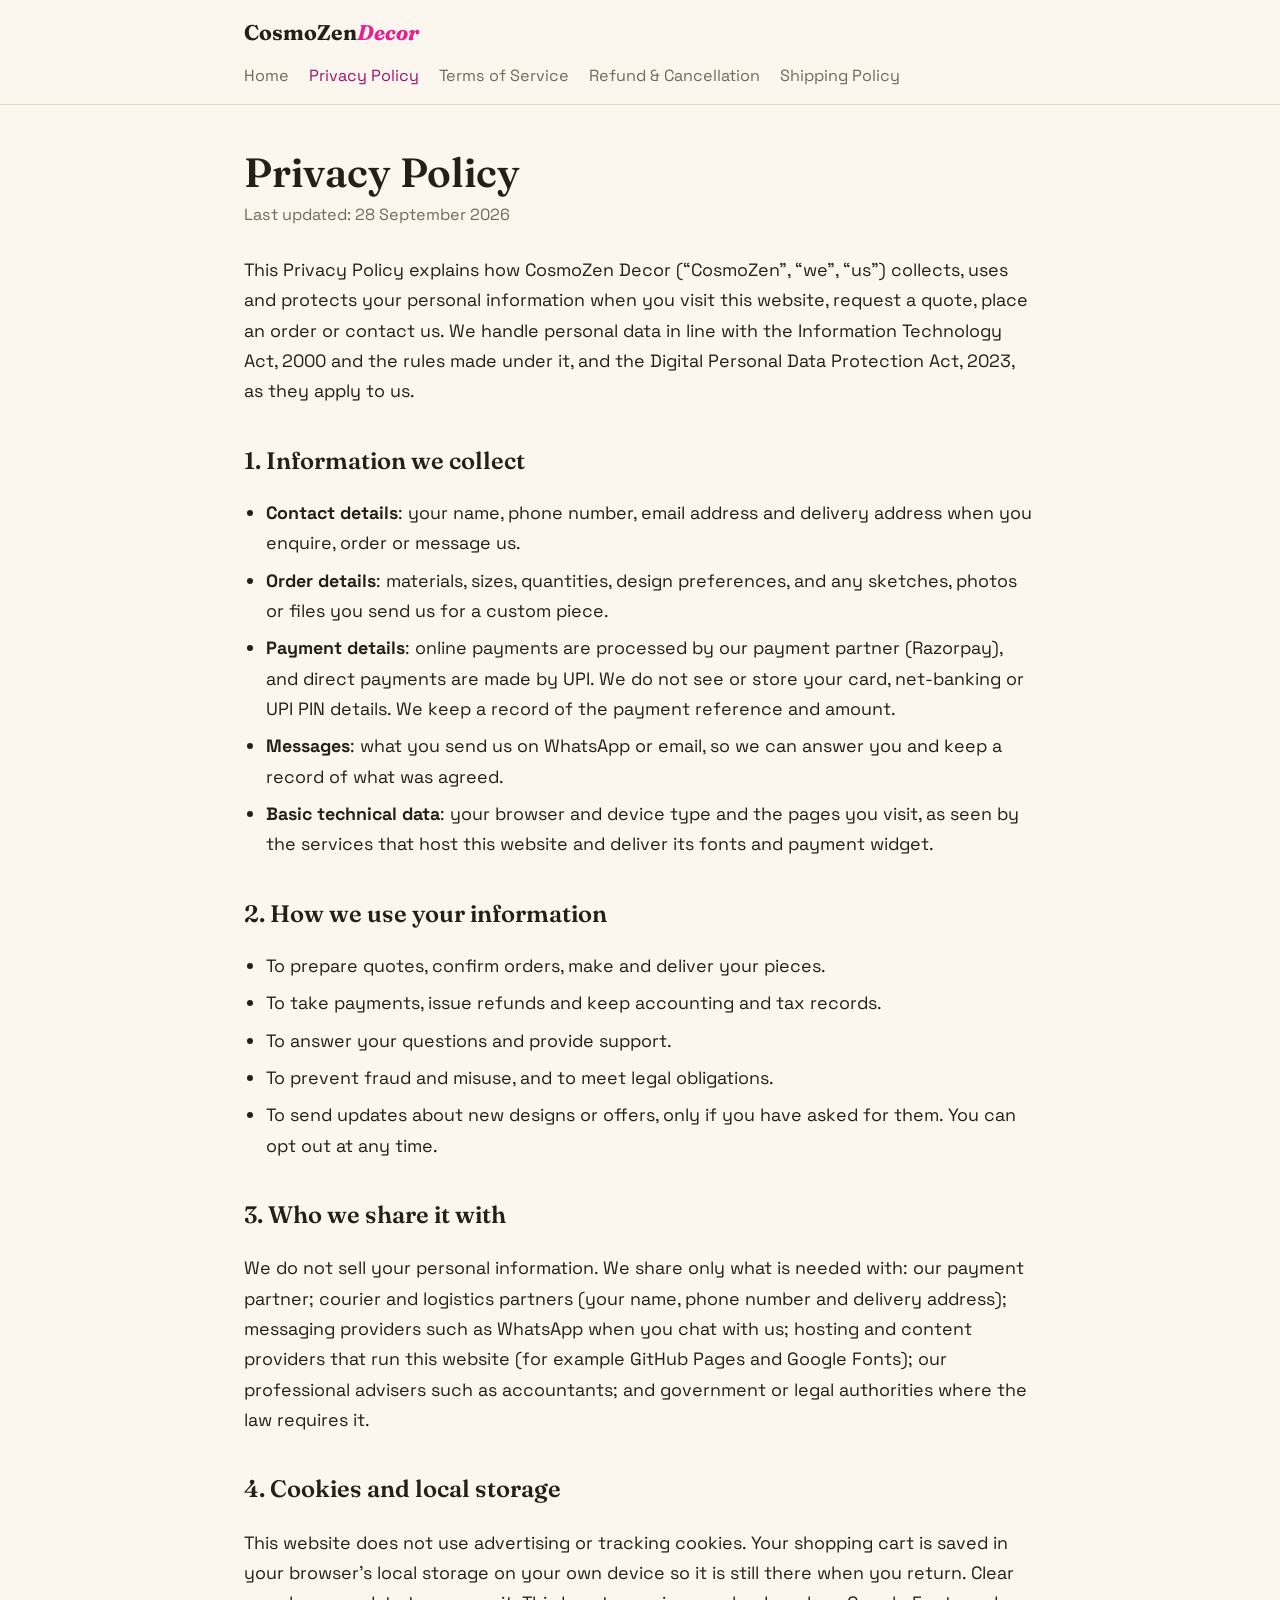
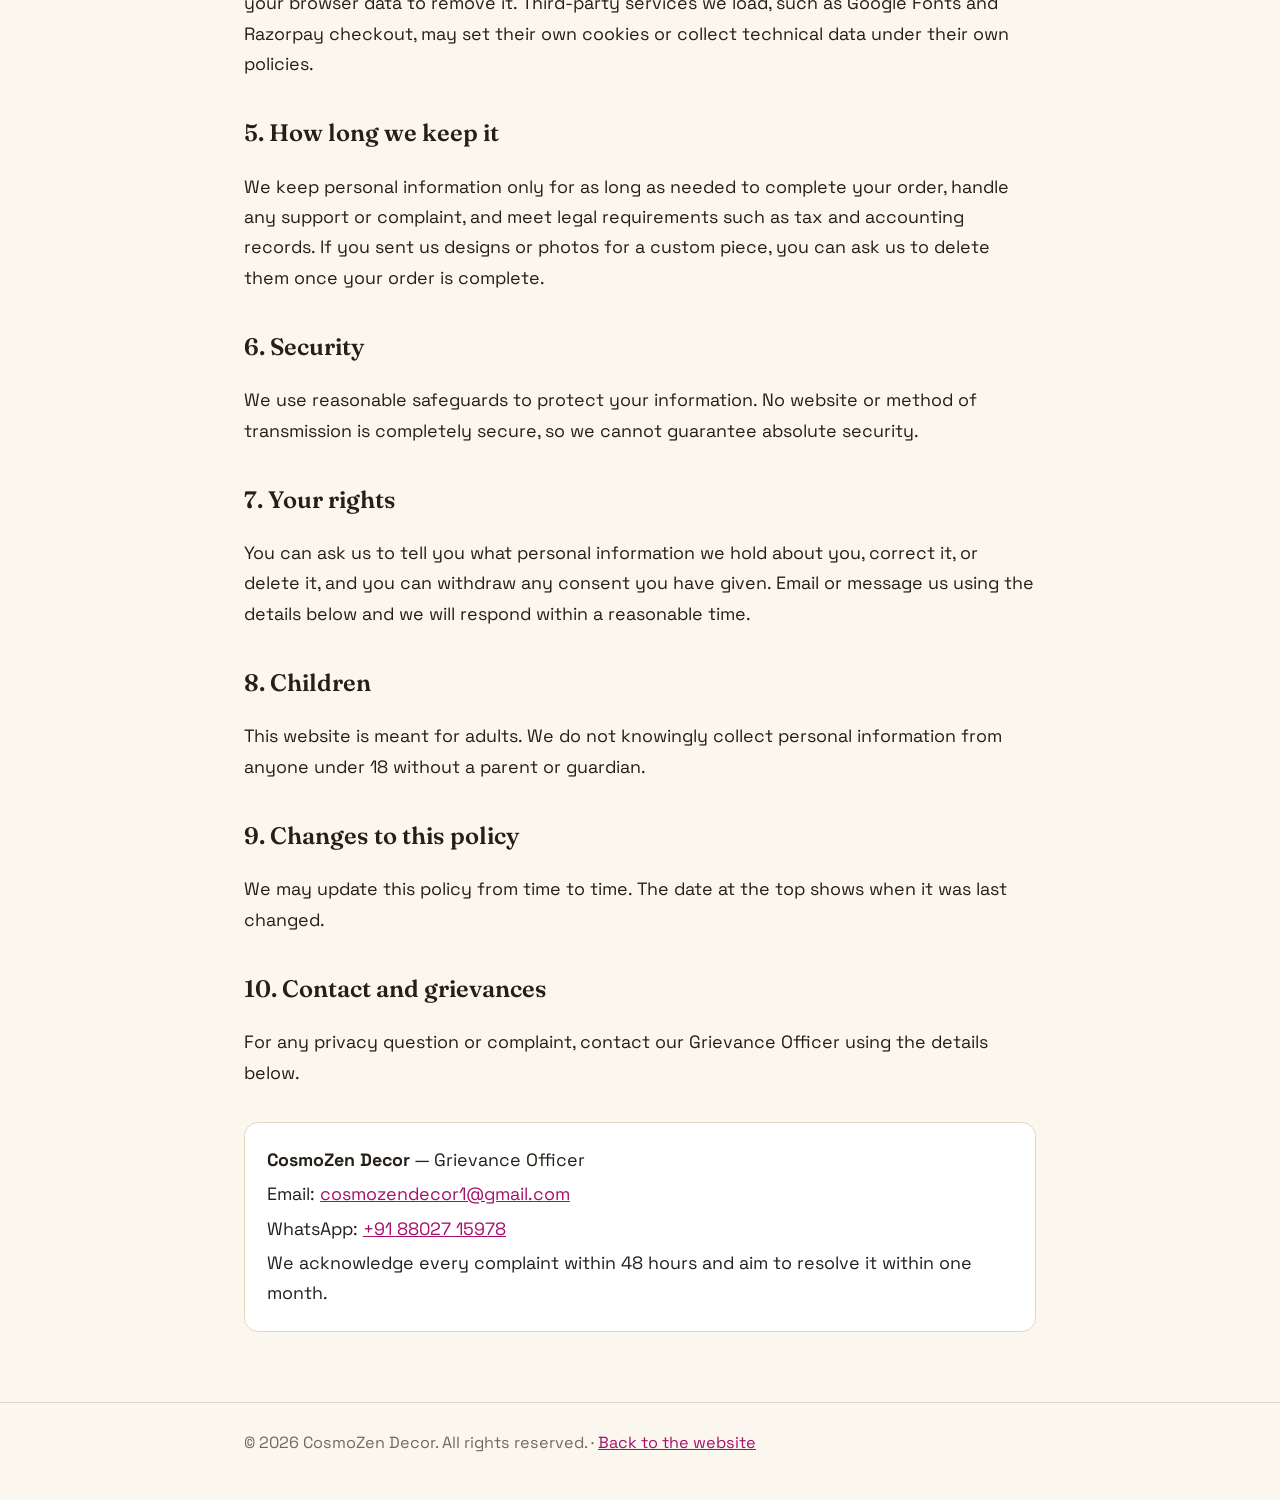
==== privacy-policy.html @ 095cd56d "Add privacy-policy.html" ====
<!DOCTYPE html>
<html lang="en">
<head>
<meta charset="UTF-8" />
<meta name="viewport" content="width=device-width, initial-scale=1.0" />
<title>Privacy Policy — CosmoZen Decor</title>
<meta name="description" content="How CosmoZen Decor collects, uses and protects your personal information." />
<link rel="icon" href="data:,">
<link rel="preconnect" href="https://fonts.googleapis.com">
<link href="https://fonts.googleapis.com/css2?family=Fraunces:ital,opsz,wght@0,9..144,600;0,9..144,700;1,9..144,500&family=Space+Grotesk:wght@400;500;600;700&display=swap" rel="stylesheet">
<link rel="stylesheet" href="legal.css">
</head>
<body>
<header class="lh"><div class="lwrap"><a class="brand" href="./">CosmoZen<em>Decor</em></a><nav class="lnav"><a href="./">Home</a><a href="privacy-policy.html" aria-current="page">Privacy Policy</a><a href="terms-of-service.html">Terms of Service</a><a href="refund-cancellation-policy.html">Refund &amp; Cancellation</a><a href="shipping-policy.html">Shipping Policy</a></nav></div></header>
<main class="lwrap doc">
<h1>Privacy Policy</h1>
<p class="updated">Last updated: 28 September 2026</p>
<p>This Privacy Policy explains how CosmoZen Decor (&ldquo;CosmoZen&rdquo;, &ldquo;we&rdquo;, &ldquo;us&rdquo;) collects, uses and protects your personal information when you visit this website, request a quote, place an order or contact us. We handle personal data in line with the Information Technology Act, 2000 and the rules made under it, and the Digital Personal Data Protection Act, 2023, as they apply to us.</p>
<h2>1. Information we collect</h2>
<ul>
<li><strong>Contact details</strong>: your name, phone number, email address and delivery address when you enquire, order or message us.</li>
<li><strong>Order details</strong>: materials, sizes, quantities, design preferences, and any sketches, photos or files you send us for a custom piece.</li>
<li><strong>Payment details</strong>: online payments are processed by our payment partner (Razorpay), and direct payments are made by UPI. We do not see or store your card, net-banking or UPI PIN details. We keep a record of the payment reference and amount.</li>
<li><strong>Messages</strong>: what you send us on WhatsApp or email, so we can answer you and keep a record of what was agreed.</li>
<li><strong>Basic technical data</strong>: your browser and device type and the pages you visit, as seen by the services that host this website and deliver its fonts and payment widget.</li>
</ul>
<h2>2. How we use your information</h2>
<ul>
<li>To prepare quotes, confirm orders, make and deliver your pieces.</li>
<li>To take payments, issue refunds and keep accounting and tax records.</li>
<li>To answer your questions and provide support.</li>
<li>To prevent fraud and misuse, and to meet legal obligations.</li>
<li>To send updates about new designs or offers, only if you have asked for them. You can opt out at any time.</li>
</ul>
<h2>3. Who we share it with</h2>
<p>We do not sell your personal information. We share only what is needed with: our payment partner; courier and logistics partners (your name, phone number and delivery address); messaging providers such as WhatsApp when you chat with us; hosting and content providers that run this website (for example GitHub Pages and Google Fonts); our professional advisers such as accountants; and government or legal authorities where the law requires it.</p>
<h2>4. Cookies and local storage</h2>
<p>This website does not use advertising or tracking cookies. Your shopping cart is saved in your browser&rsquo;s local storage on your own device so it is still there when you return. Clear your browser data to remove it. Third-party services we load, such as Google Fonts and Razorpay checkout, may set their own cookies or collect technical data under their own policies.</p>
<h2>5. How long we keep it</h2>
<p>We keep personal information only for as long as needed to complete your order, handle any support or complaint, and meet legal requirements such as tax and accounting records. If you sent us designs or photos for a custom piece, you can ask us to delete them once your order is complete.</p>
<h2>6. Security</h2>
<p>We use reasonable safeguards to protect your information. No website or method of transmission is completely secure, so we cannot guarantee absolute security.</p>
<h2>7. Your rights</h2>
<p>You can ask us to tell you what personal information we hold about you, correct it, or delete it, and you can withdraw any consent you have given. Email or message us using the details below and we will respond within a reasonable time.</p>
<h2>8. Children</h2>
<p>This website is meant for adults. We do not knowingly collect personal information from anyone under 18 without a parent or guardian.</p>
<h2>9. Changes to this policy</h2>
<p>We may update this policy from time to time. The date at the top shows when it was last changed.</p>
<h2>10. Contact and grievances</h2>
<p>For any privacy question or complaint, contact our Grievance Officer using the details below.</p>
<div class="box"><p><strong>CosmoZen Decor</strong> — Grievance Officer</p>
<p>Email: <a href="mailto:cosmozendecor1@gmail.com">cosmozendecor1@gmail.com</a></p>
<p>WhatsApp: <a href="https://wa.me/918802715978">+91 88027 15978</a></p>
<p>We acknowledge every complaint within 48 hours and aim to resolve it within one month.</p></div>
</main>
<footer class="lf"><div class="lwrap">&copy; 2026 CosmoZen Decor. All rights reserved. &middot; <a href="./">Back to the website</a></div></footer>
</body>
</html>
---- legal.css ----
:root{--ink:#17130F;--paper:#FBF6EE;--stone:#F1E9DC;--line:#E2D6C0;--magenta:#E61F93;--magenta-deep:#A5106B;--text:#241F19;--muted:#716A5B}
*{box-sizing:border-box}
html{font-size:106.25%}
body{margin:0;background:var(--paper);color:var(--text);font-family:'Space Grotesk',sans-serif;line-height:1.7}
.lwrap{max-width:840px;margin:0 auto;padding:0 24px}
.lh{border-bottom:1px solid var(--line);background:rgba(251,246,238,.96);position:sticky;top:0;z-index:5}
.lh .lwrap{display:flex;align-items:center;justify-content:space-between;gap:12px 24px;flex-wrap:wrap;padding-top:14px;padding-bottom:14px}
.brand{font-family:'Fraunces',serif;font-weight:700;font-size:1.25rem;color:var(--text);text-decoration:none}
.brand em{color:var(--magenta)}
.lnav{display:flex;gap:6px 20px;flex-wrap:wrap;font-size:.95rem}
.lnav a{color:var(--muted);text-decoration:none}
.lnav a:hover,.lnav a[aria-current]{color:var(--magenta-deep)}
.doc{padding-top:44px;padding-bottom:70px}
h1{font-family:'Fraunces',serif;font-size:2.4rem;line-height:1.15;margin:0 0 6px;font-weight:600}
.updated{color:var(--muted);font-size:.95rem;margin:0 0 26px}
h2{font-family:'Fraunces',serif;font-size:1.4rem;margin:34px 0 8px;font-weight:600}
p,li{font-size:1.05rem}
ul{padding-left:22px}
li{margin:7px 0}
a{color:var(--magenta-deep)}
.box{background:#fff;border:1px solid var(--line);border-radius:14px;padding:18px 22px;margin-top:34px}
.box p{margin:4px 0}
.lf{border-top:1px solid var(--line);padding:26px 0 44px;color:var(--muted);font-size:.95rem}
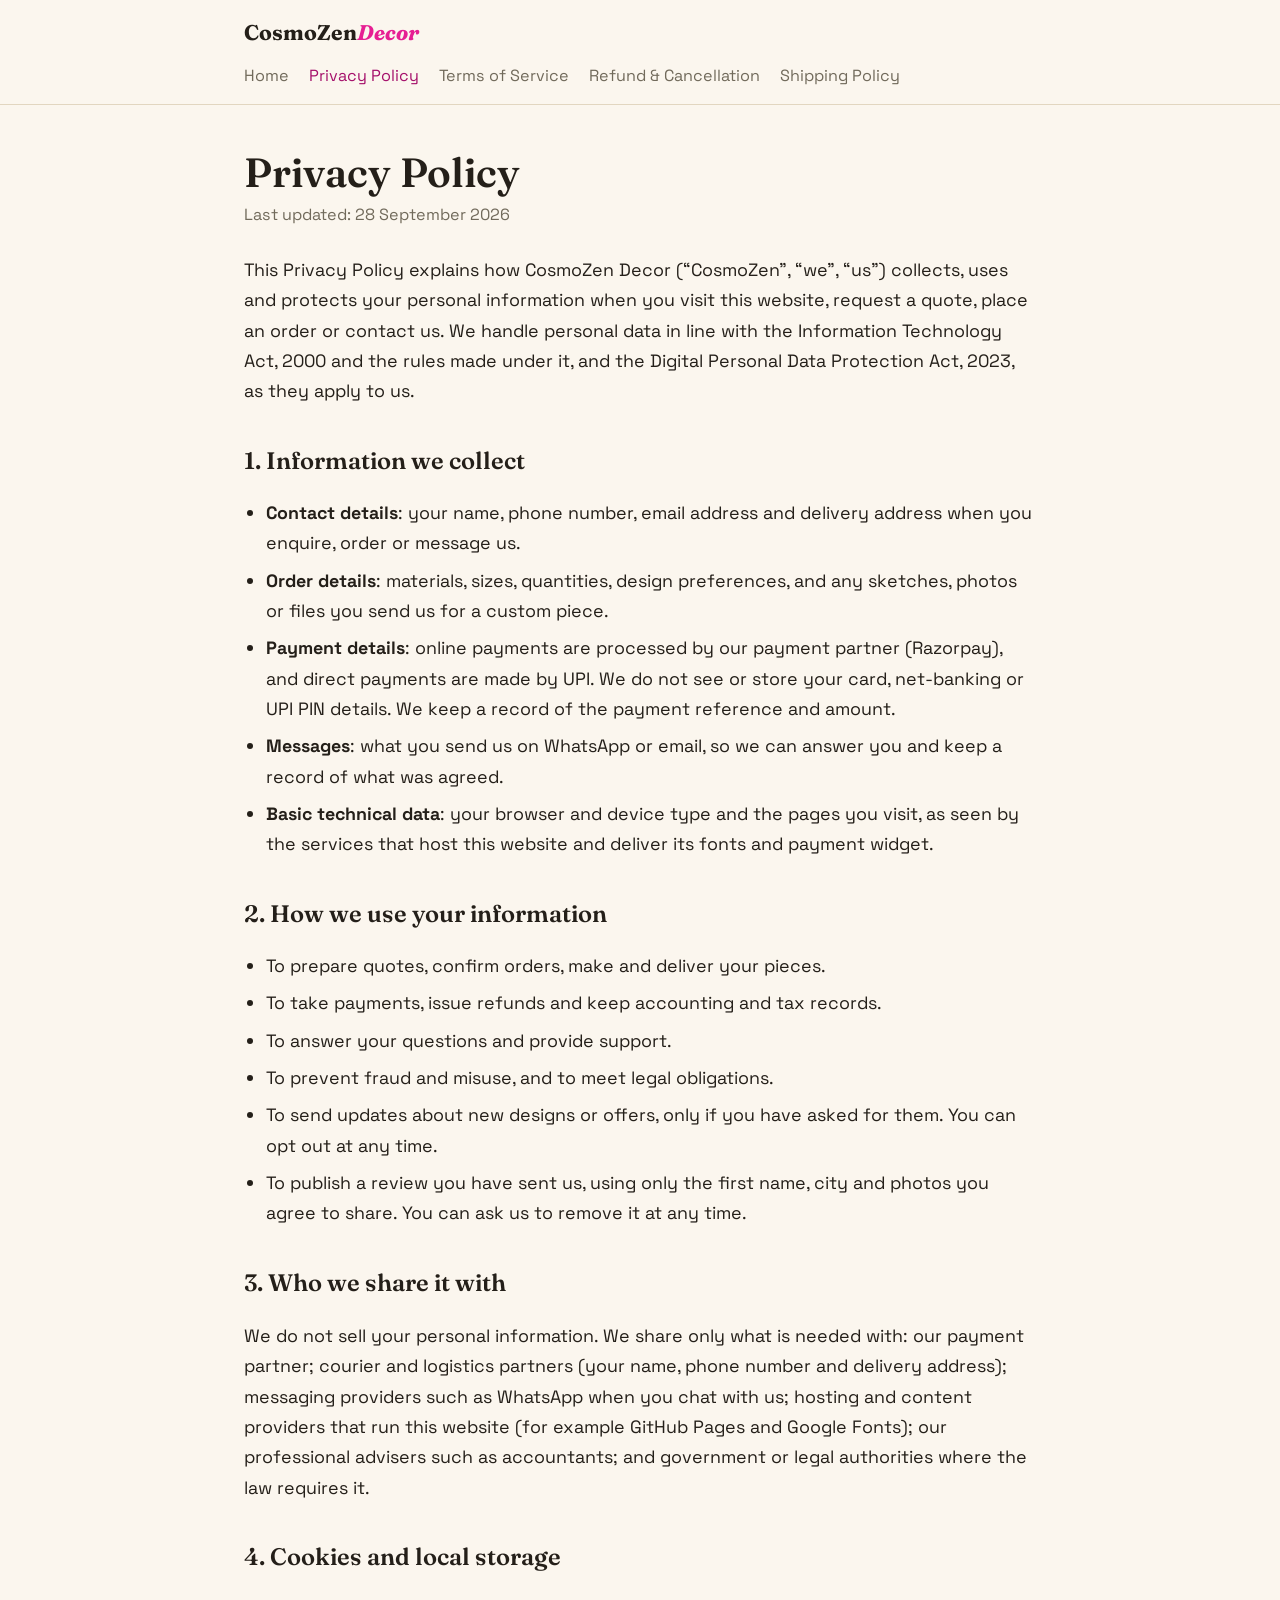
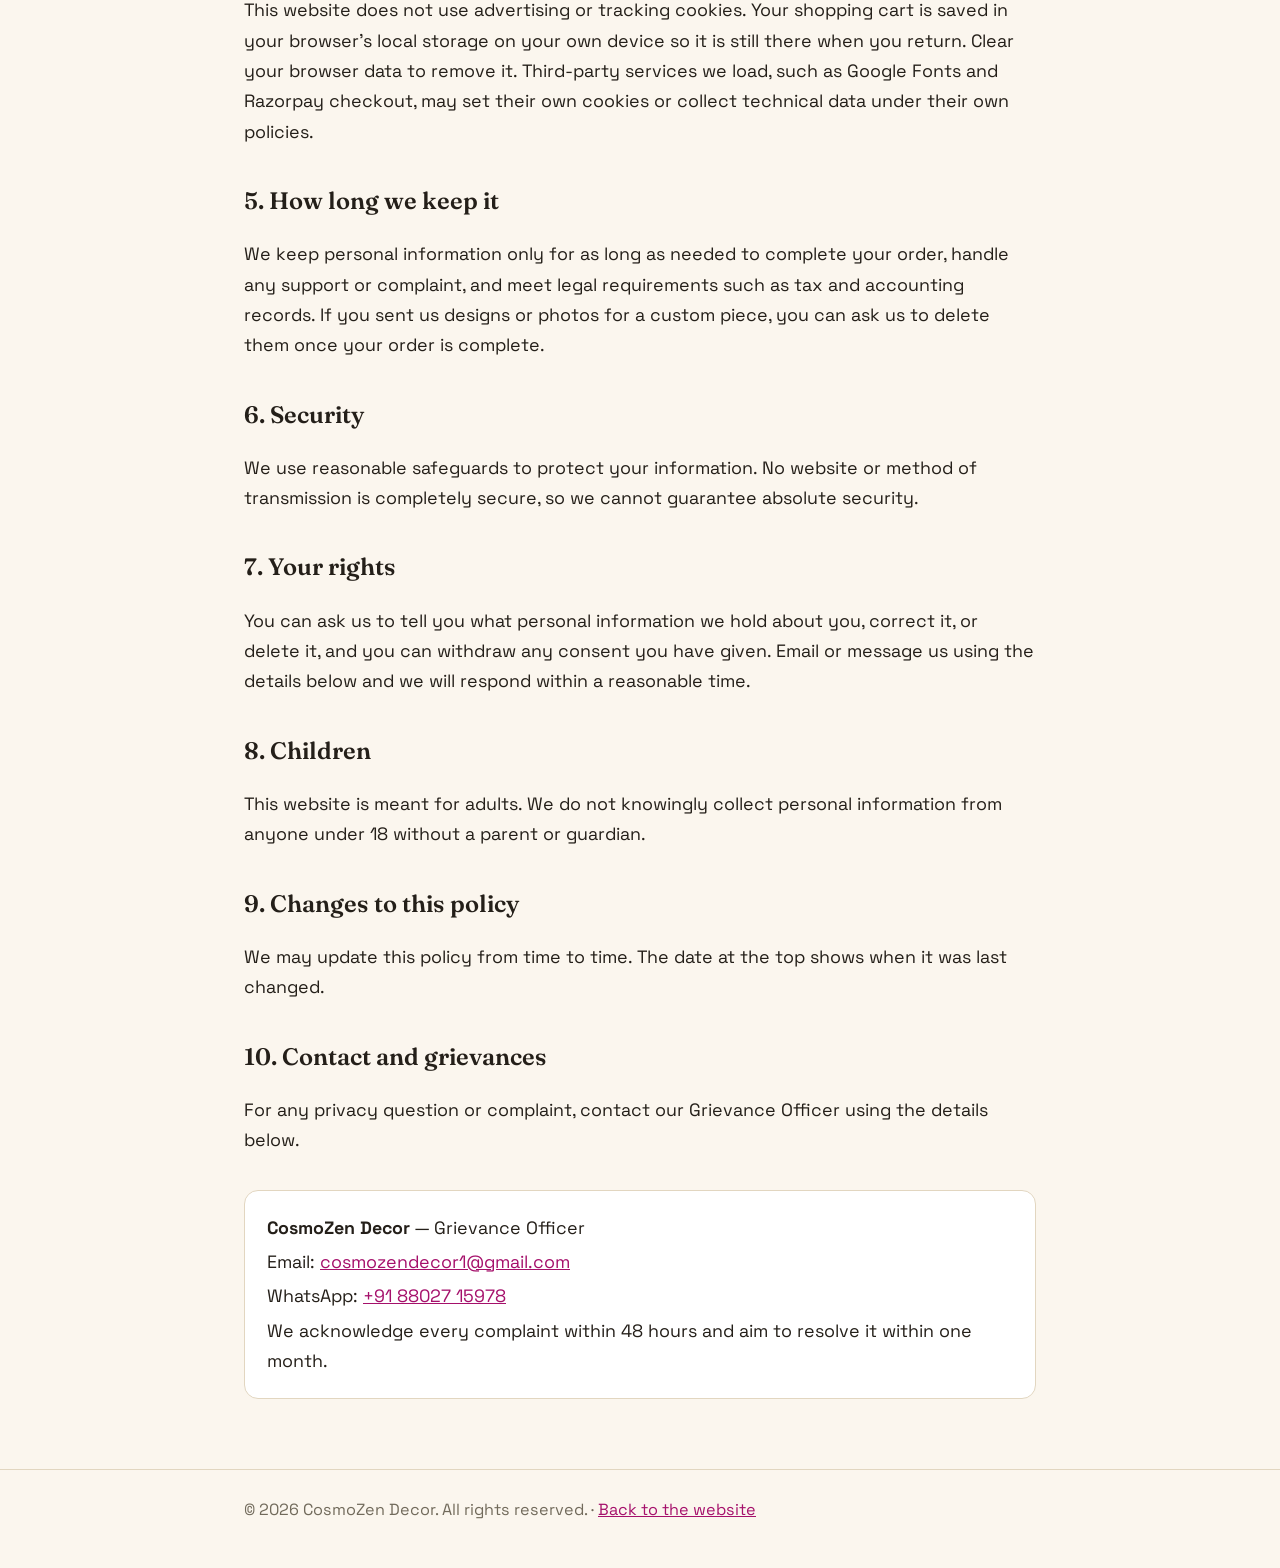
==== commit c7797a12: "Customer reviews section (real reviews only, loaded from reviews.json)" ====
--- a/privacy-policy.html
+++ b/privacy-policy.html
@@ -31,6 +31,7 @@
 <li>To answer your questions and provide support.</li>
 <li>To prevent fraud and misuse, and to meet legal obligations.</li>
 <li>To send updates about new designs or offers, only if you have asked for them. You can opt out at any time.</li>
+<li>To publish a review you have sent us, using only the first name, city and photos you agree to share. You can ask us to remove it at any time.</li>
 </ul>
 <h2>3. Who we share it with</h2>
 <p>We do not sell your personal information. We share only what is needed with: our payment partner; courier and logistics partners (your name, phone number and delivery address); messaging providers such as WhatsApp when you chat with us; hosting and content providers that run this website (for example GitHub Pages and Google Fonts); our professional advisers such as accountants; and government or legal authorities where the law requires it.</p>
